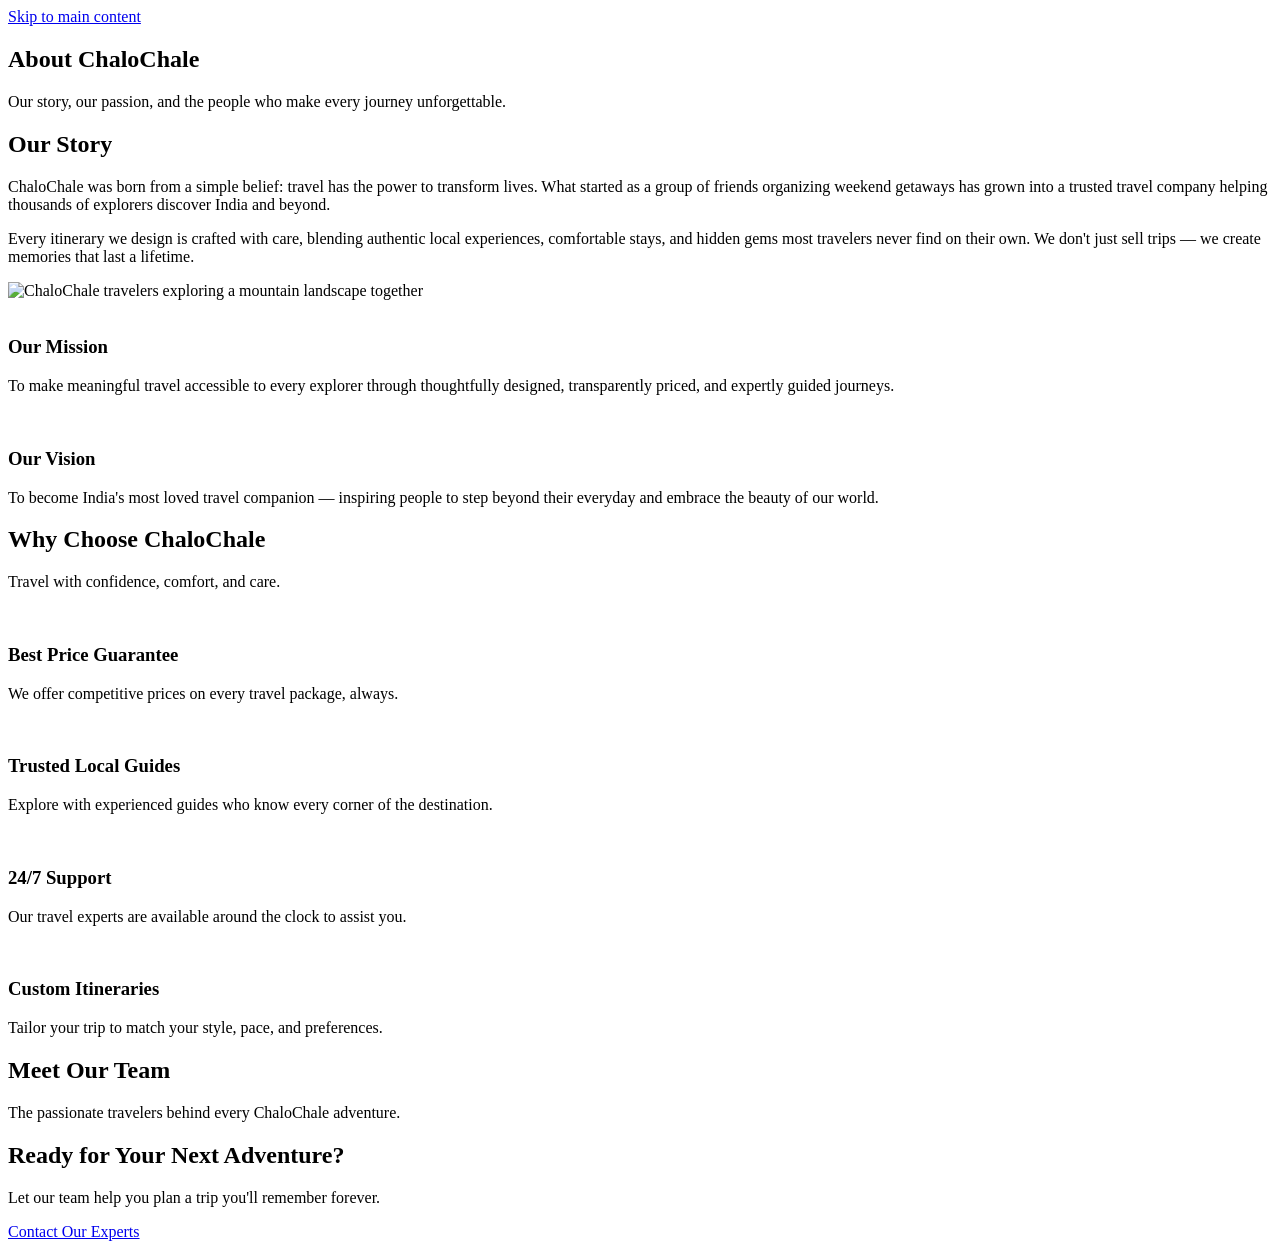
==== about.html @ 06f3f789 "Add files via upload" ====
<!DOCTYPE html>
<html lang="en">
<head>
    <meta charset="UTF-8">
    <meta name="viewport" content="width=device-width, initial-scale=1.0">
    <meta name="description" content="Learn about ChaloChale — our story, mission, vision, and the passionate team crafting unforgettable travel experiences across India and beyond.">
    <meta name="keywords" content="about ChaloChale, travel company, India tours, travel team, travel experts">
    <meta name="author" content="ChaloChale">
    <title>About Us - ChaloChale</title>

    <link rel="icon" type="image/png" href="assets/favicon/favicon.png">

    <link rel="stylesheet" href="css/style.css">
    <link rel="stylesheet" href="css/components.css">
    <link rel="stylesheet" href="css/responsive.css">
</head>
<body>

    <a href="#main-content" class="skip-link">Skip to main content</a>

    <header id="site-header" class="site-header">
    </header>

    <main id="main-content">

        <section id="about-hero" class="hero-section hero-page" aria-label="About hero">
            <div class="hero-content">
                <h1 class="hero-title">About ChaloChale</h1>
                <p class="hero-subtitle">Our story, our passion, and the people who make every journey unforgettable.</p>
            </div>
        </section>

        <section id="about-story" class="about-section" aria-labelledby="about-story-title">
            <div class="section-container about-story-container">
                <div class="about-story-content">
                    <h2 id="about-story-title">Our Story</h2>
                    <p>ChaloChale was born from a simple belief: travel has the power to transform lives. What started as a group of friends organizing weekend getaways has grown into a trusted travel company helping thousands of explorers discover India and beyond.</p>
                    <p>Every itinerary we design is crafted with care, blending authentic local experiences, comfortable stays, and hidden gems most travelers never find on their own. We don't just sell trips — we create memories that last a lifetime.</p>
                </div>
                <div class="about-story-image">
                    <img src="assets/images/backgrounds/about-story.jpg" alt="ChaloChale travelers exploring a mountain landscape together" loading="lazy">
                </div>
            </div>
        </section>

        <section id="about-mission" class="about-section about-mission-section" aria-labelledby="about-mission-title">
            <div class="section-container">
                <div class="features-grid about-values-grid">
                    <article class="feature-item">
                        <div class="feature-icon" aria-hidden="true">
                            <img src="assets/icons/mission.svg" alt="">
                        </div>
                        <h3 id="about-mission-title">Our Mission</h3>
                        <p>To make meaningful travel accessible to every explorer through thoughtfully designed, transparently priced, and expertly guided journeys.</p>
                    </article>
                    <article class="feature-item">
                        <div class="feature-icon" aria-hidden="true">
                            <img src="assets/icons/vision.svg" alt="">
                        </div>
                        <h3>Our Vision</h3>
                        <p>To become India's most loved travel companion — inspiring people to step beyond their everyday and embrace the beauty of our world.</p>
                    </article>
                </div>
            </div>
        </section>

        <section id="about-why" class="about-section" aria-labelledby="about-why-title">
            <div class="section-container">
                <header class="section-header">
                    <h2 id="about-why-title">Why Choose ChaloChale</h2>
                    <p>Travel with confidence, comfort, and care.</p>
                </header>
                <div class="features-grid">
                    <article class="feature-item">
                        <div class="feature-icon" aria-hidden="true">
                            <img src="assets/icons/best-price.svg" alt="">
                        </div>
                        <h3>Best Price Guarantee</h3>
                        <p>We offer competitive prices on every travel package, always.</p>
                    </article>
                    <article class="feature-item">
                        <div class="feature-icon" aria-hidden="true">
                            <img src="assets/icons/local-guide.svg" alt="">
                        </div>
                        <h3>Trusted Local Guides</h3>
                        <p>Explore with experienced guides who know every corner of the destination.</p>
                    </article>
                    <article class="feature-item">
                        <div class="feature-icon" aria-hidden="true">
                            <img src="assets/icons/support.svg" alt="">
                        </div>
                        <h3>24/7 Support</h3>
                        <p>Our travel experts are available around the clock to assist you.</p>
                    </article>
                    <article class="feature-item">
                        <div class="feature-icon" aria-hidden="true">
                            <img src="assets/icons/custom-trip.svg" alt="">
                        </div>
                        <h3>Custom Itineraries</h3>
                        <p>Tailor your trip to match your style, pace, and preferences.</p>
                    </article>
                </div>
            </div>
        </section>

        <section id="about-team" class="about-team-section" aria-labelledby="about-team-title">
            <div class="section-container">
                <header class="section-header">
                    <h2 id="about-team-title">Meet Our Team</h2>
                    <p>The passionate travelers behind every ChaloChale adventure.</p>
                </header>
                <div id="team-grid" class="team-grid">
                </div>
            </div>
        </section>

        <section id="about-cta" class="newsletter-section cta-section" aria-labelledby="about-cta-title">
            <div class="section-container newsletter-container">
                <div class="newsletter-content">
                    <h2 id="about-cta-title">Ready for Your Next Adventure?</h2>
                    <p>Let our team help you plan a trip you'll remember forever.</p>
                </div>
                <div class="newsletter-form">
                    <a href="contact.html" class="btn btn-primary">Contact Our Experts</a>
                </div>
            </div>
        </section>

    </main>

    <footer id="site-footer" class="site-footer">
    </footer>

    <script src="js/common.js" defer></script>
    <script src="js/main.js" defer></script>
    <script src="js/about.js" defer></script>

</body>
</html>
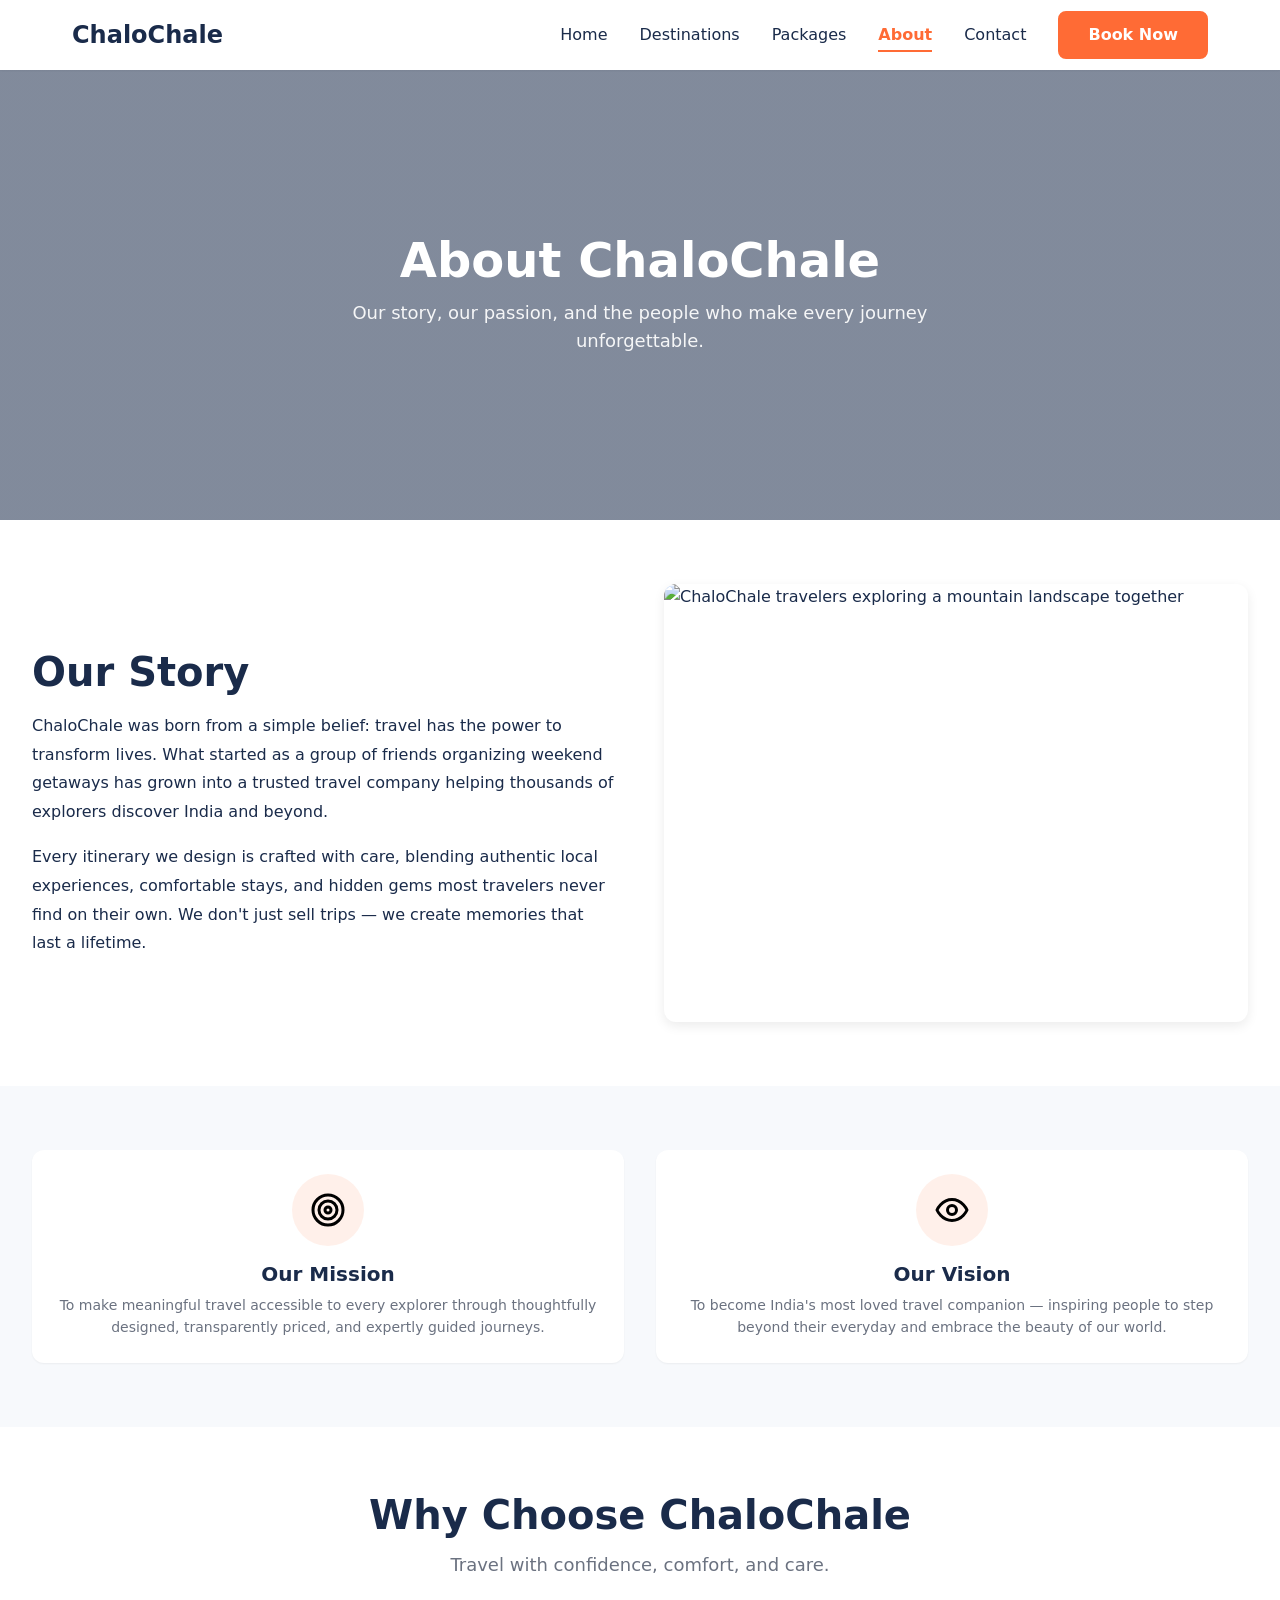
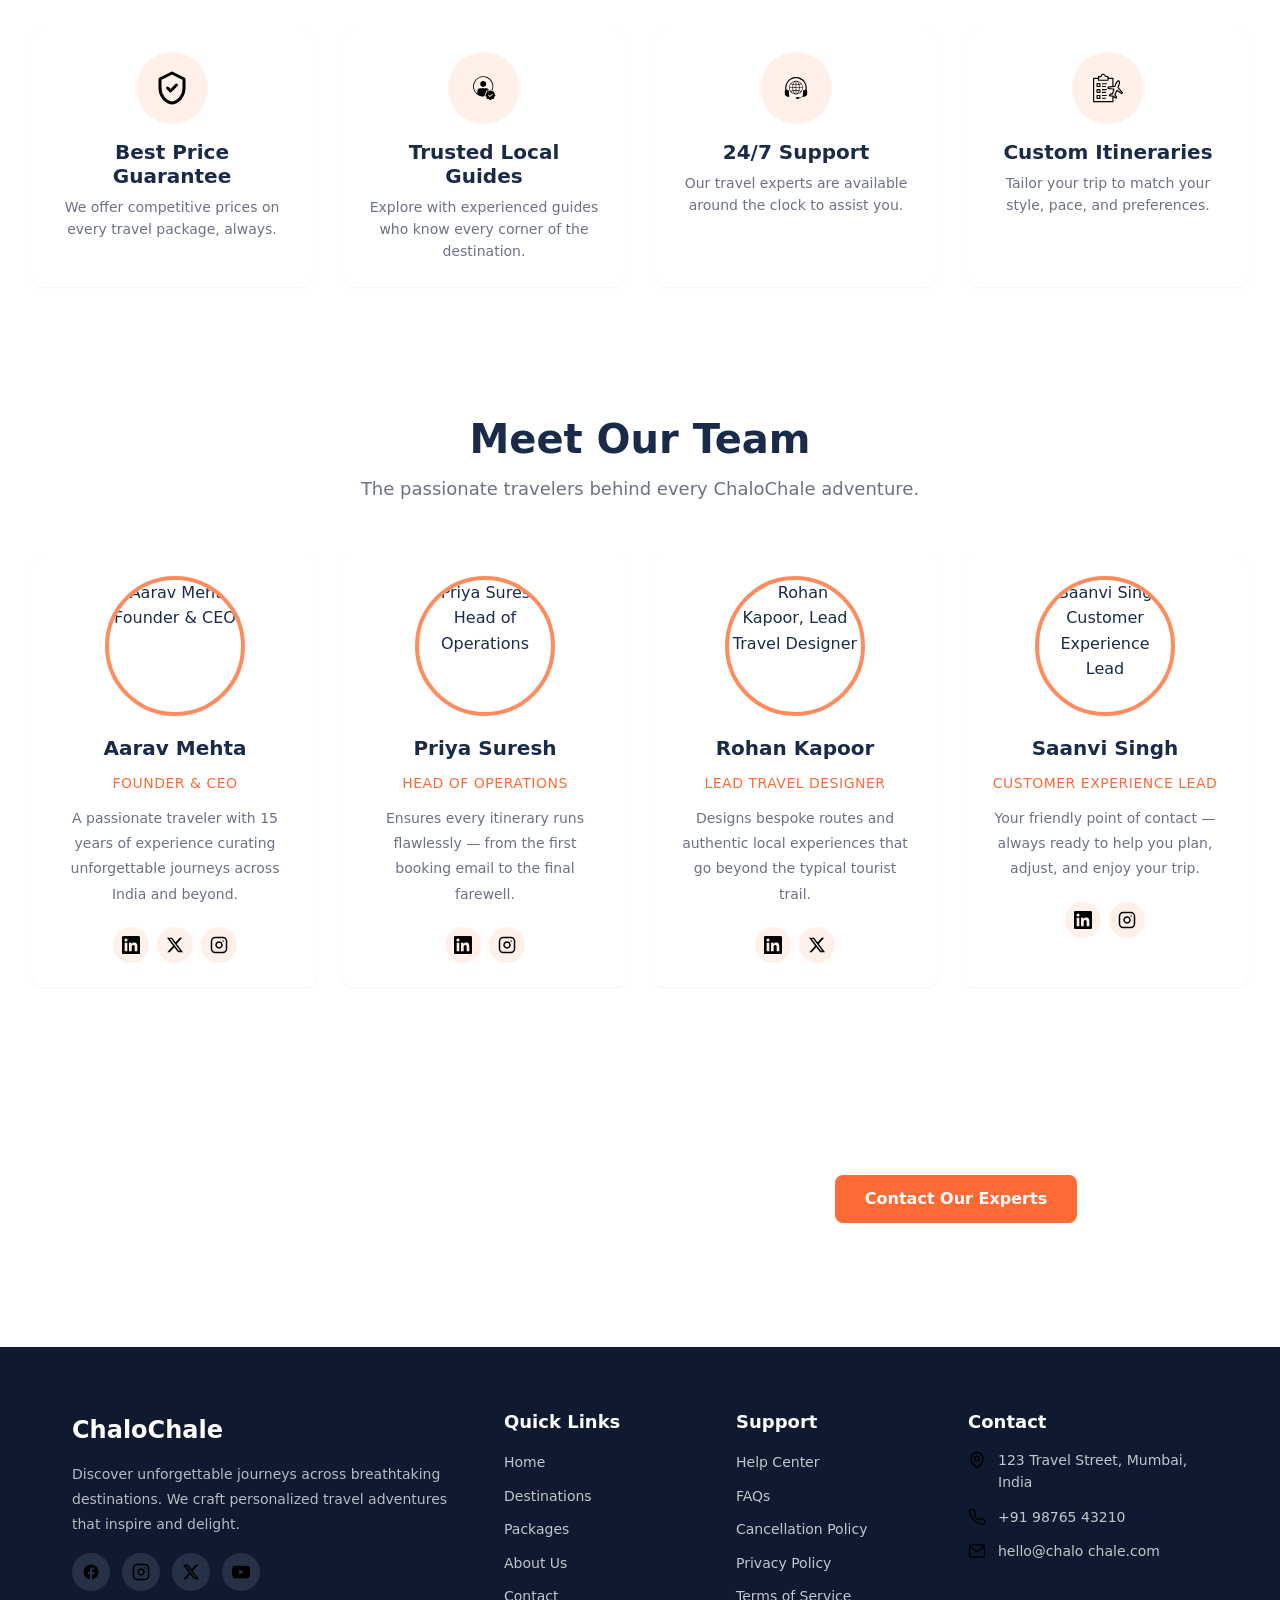
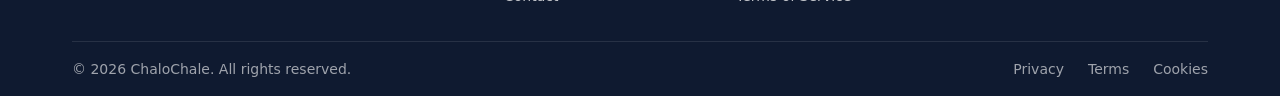
==== commit aefd83d7: "Add files via upload" ====
--- a/about.html
+++ b/about.html
@@ -8,7 +8,10 @@
     <meta name="author" content="ChaloChale">
     <title>About Us - ChaloChale</title>
 
-    <link rel="icon" type="image/png" href="assets/favicon/favicon.png">
+    <link rel="icon" type="image/x-icon" href="assets/favicon/favicon.ico">
+    <link rel="icon" type="image/png" sizes="32x32" href="assets/favicon/favicon-32.png">
+    <link rel="icon" type="image/png" sizes="16x16" href="assets/favicon/favicon-16.png">
+    <link rel="apple-touch-icon" sizes="180x180" href="assets/favicon/favicon-64.png">
 
     <link rel="stylesheet" href="css/style.css">
     <link rel="stylesheet" href="css/components.css">
--- a/css/style.css
+++ b/css/style.css
@@ -0,0 +1,392 @@
+/* =========================================================
+   ChaloChale - Global Stylesheet
+   Base, reset, custom properties, typography, utilities
+   ========================================================= */
+
+/* ---------- CSS Reset / Normalization ---------- */
+*,
+*::before,
+*::after {
+    box-sizing: border-box;
+    margin: 0;
+    padding: 0;
+}
+
+html {
+    -webkit-text-size-adjust: 100%;
+    -webkit-font-smoothing: antialiased;
+    -moz-osx-font-smoothing: grayscale;
+    scroll-behavior: smooth;
+}
+
+body {
+    min-height: 100vh;
+    line-height: 1.6;
+    font-family: var(--font-primary);
+    font-size: var(--font-size-base);
+    color: var(--color-text);
+    background-color: var(--color-bg);
+}
+
+img,
+picture,
+video,
+canvas,
+svg {
+    display: block;
+    max-width: 100%;
+    height: auto;
+}
+
+input,
+button,
+textarea,
+select {
+    font: inherit;
+    color: inherit;
+}
+
+button {
+    background: none;
+    border: none;
+    cursor: pointer;
+}
+
+ul,
+ol {
+    list-style: none;
+}
+
+a {
+    text-decoration: none;
+    color: inherit;
+}
+
+table {
+    border-collapse: collapse;
+    border-spacing: 0;
+}
+
+/* ---------- CSS Custom Properties ---------- */
+:root {
+    /* Brand Colors */
+    --color-primary: #ff6b35;
+    --color-primary-dark: #e85a2b;
+    --color-primary-light: #ff8c5e;
+
+    --color-secondary: #1a2b4a;
+    --color-secondary-dark: #0f1a30;
+    --color-secondary-light: #2a3f63;
+
+    --color-accent: #ffb347;
+
+    /* Neutrals */
+    --color-bg: #ffffff;
+    --color-bg-alt: #f7f9fc;
+    --color-bg-dark: #1a2b4a;
+    --color-surface: #ffffff;
+    --color-border: #e3e7ee;
+    --color-text: #1a2b4a;
+    --color-text-muted: #6b7280;
+    --color-text-light: #9ca3af;
+
+    /* Status */
+    --color-success: #10b981;
+    --color-error: #ef4444;
+    --color-warning: #f59e0b;
+
+    /* Typography */
+    --font-primary: 'Poppins', 'Segoe UI', system-ui, -apple-system, sans-serif;
+    --font-heading: 'Poppins', 'Segoe UI', system-ui, -apple-system, sans-serif;
+
+    --font-size-xs: 0.75rem;
+    --font-size-sm: 0.875rem;
+    --font-size-base: 1rem;
+    --font-size-md: 1.125rem;
+    --font-size-lg: 1.25rem;
+    --font-size-xl: 1.5rem;
+    --font-size-2xl: 2rem;
+    --font-size-3xl: 2.5rem;
+    --font-size-4xl: 3rem;
+
+    --font-weight-light: 300;
+    --font-weight-regular: 400;
+    --font-weight-medium: 500;
+    --font-weight-semibold: 600;
+    --font-weight-bold: 700;
+
+    --line-height-tight: 1.2;
+    --line-height-base: 1.6;
+    --line-height-relaxed: 1.8;
+
+    /* Spacing */
+    --space-1: 0.25rem;
+    --space-2: 0.5rem;
+    --space-3: 0.75rem;
+    --space-4: 1rem;
+    --space-5: 1.5rem;
+    --space-6: 2rem;
+    --space-7: 3rem;
+    --space-8: 4rem;
+    --space-9: 5rem;
+    --space-10: 6rem;
+
+    /* Radii */
+    --radius-sm: 4px;
+    --radius-md: 8px;
+    --radius-lg: 12px;
+    --radius-xl: 20px;
+    --radius-full: 9999px;
+
+    /* Shadows */
+    --shadow-sm: 0 1px 2px rgba(0, 0, 0, 0.05);
+    --shadow-md: 0 4px 12px rgba(0, 0, 0, 0.08);
+    --shadow-lg: 0 10px 25px rgba(0, 0, 0, 0.12);
+    --shadow-xl: 0 20px 40px rgba(0, 0, 0, 0.15);
+
+    /* Transitions */
+    --transition-fast: 150ms ease-in-out;
+    --transition-base: 250ms ease-in-out;
+    --transition-slow: 400ms ease-in-out;
+
+    /* Layout */
+    --container-max: 1200px;
+    --container-padding: 1.5rem;
+    --header-height: 70px;
+}
+
+/* ---------- Body ---------- */
+body {
+    overflow-x: hidden;
+}
+
+/* ---------- Typography ---------- */
+h1, h2, h3, h4, h5, h6 {
+    font-family: var(--font-heading);
+    font-weight: var(--font-weight-bold);
+    line-height: var(--line-height-tight);
+    color: var(--color-secondary);
+    margin-bottom: var(--space-4);
+}
+
+h1 { font-size: var(--font-size-4xl); }
+h2 { font-size: var(--font-size-3xl); }
+h3 { font-size: var(--font-size-2xl); }
+h4 { font-size: var(--font-size-xl); }
+h5 { font-size: var(--font-size-lg); }
+h6 { font-size: var(--font-size-md); }
+
+p {
+    margin-bottom: var(--space-4);
+    color: var(--color-text);
+}
+
+p:last-child {
+    margin-bottom: 0;
+}
+
+/* ---------- Links ---------- */
+a {
+    color: var(--color-primary);
+    transition: color var(--transition-fast);
+}
+
+a:hover,
+a:focus {
+    color: var(--color-primary-dark);
+}
+
+/* ---------- Images ---------- */
+img {
+    max-width: 100%;
+    height: auto;
+    display: block;
+}
+
+/* ---------- Global Containers ---------- */
+.section-container {
+    max-width: var(--container-max);
+    margin: 0 auto;
+    padding: 0 var(--container-padding);
+}
+
+.section-header {
+    text-align: center;
+    margin-bottom: var(--space-7);
+}
+
+.section-header.packages-listing-header {
+    margin-top: 65px;
+}
+
+.section-header h2 {
+    margin-bottom: var(--space-3);
+}
+
+.section-header p {
+    color: var(--color-text-muted);
+    font-size: var(--font-size-md);
+    max-width: 600px;
+    margin: 0 auto;
+}
+
+.section-footer {
+    text-align: center;
+    margin-top: var(--space-6);
+}
+
+/* ---------- Button Foundation ---------- */
+.btn {
+    display: inline-block;
+    padding: 0.75rem 1.75rem;
+    font-family: var(--font-primary);
+    font-size: var(--font-size-base);
+    font-weight: var(--font-weight-semibold);
+    text-align: center;
+    text-decoration: none;
+    border-radius: var(--radius-md);
+    border: 2px solid transparent;
+    cursor: pointer;
+    transition: all var(--transition-base);
+    line-height: 1.2;
+    user-select: none;
+}
+
+.btn-primary {
+    background-color: var(--color-primary);
+    color: #ffffff;
+    border-color: var(--color-primary);
+}
+
+.btn-primary:hover,
+.btn-primary:focus-visible {
+    background-color: var(--color-primary-dark);
+    border-color: var(--color-primary-dark);
+    color: #ffffff;
+    transform: translateY(-2px);
+    box-shadow: var(--shadow-md);
+}
+
+.btn-secondary {
+    background-color: transparent;
+    color: #ffffff;
+    border-color: #ffffff;
+}
+
+.btn-secondary:hover,
+.btn-secondary:focus-visible {
+    background-color: #ffffff;
+    color: var(--color-secondary);
+}
+
+.btn-outline {
+    background-color: transparent;
+    color: var(--color-primary);
+    border-color: var(--color-primary);
+}
+
+.btn-outline:hover,
+.btn-outline:focus-visible {
+    background-color: var(--color-primary);
+    color: #ffffff;
+}
+
+/* ---------- Focus States ---------- */
+:focus {
+    outline: none;
+}
+
+:focus-visible {
+    outline: 3px solid var(--color-primary);
+    outline-offset: 2px;
+    border-radius: var(--radius-sm);
+}
+
+a:focus-visible,
+button:focus-visible,
+input:focus-visible,
+select:focus-visible,
+textarea:focus-visible {
+    outline: 3px solid var(--color-primary);
+    outline-offset: 2px;
+}
+
+/* ---------- Accessibility ---------- */
+.skip-link {
+    position: absolute;
+    top: -100px;
+    left: 0;
+    background: var(--color-primary);
+    color: #ffffff;
+    padding: var(--space-3) var(--space-5);
+    z-index: 9999;
+    font-weight: var(--font-weight-semibold);
+    border-radius: 0 0 var(--radius-md) 0;
+}
+
+.skip-link:focus,
+.skip-link:focus-visible {
+    top: 0;
+    color: #ffffff;
+    outline: none;
+}
+
+.sr-only {
+    position: absolute;
+    width: 1px;
+    height: 1px;
+    padding: 0;
+    margin: -1px;
+    overflow: hidden;
+    clip: rect(0, 0, 0, 0);
+    white-space: nowrap;
+    border: 0;
+}
+
+/* ---------- Form Foundation ---------- */
+.form-field {
+    display: flex;
+    flex-direction: column;
+    gap: var(--space-2);
+}
+
+.form-field label {
+    font-size: var(--font-size-sm);
+    font-weight: var(--font-weight-semibold);
+    color: var(--color-secondary);
+}
+
+.form-field input,
+.form-field select,
+.form-field textarea {
+    padding: 0.75rem 1rem;
+    border: 1px solid var(--color-border);
+    border-radius: var(--radius-md);
+    background-color: var(--color-surface);
+    color: var(--color-text);
+    font-size: var(--font-size-base);
+    transition: border-color var(--transition-fast), box-shadow var(--transition-fast);
+    width: 100%;
+}
+
+.form-field input:focus,
+.form-field select:focus,
+.form-field textarea:focus {
+    border-color: var(--color-primary);
+    box-shadow: 0 0 0 3px rgba(255, 107, 53, 0.15);
+}
+
+/* ---------- Spacing Utilities ---------- */
+.mt-1 { margin-top: var(--space-1); }
+.mt-2 { margin-top: var(--space-2); }
+.mt-3 { margin-top: var(--space-3); }
+.mt-4 { margin-top: var(--space-4); }
+.mt-5 { margin-top: var(--space-5); }
+.mt-6 { margin-top: var(--space-6); }
+
+.mb-1 { margin-bottom: var(--space-1); }
+.mb-2 { margin-bottom: var(--space-2); }
+.mb-3 { margin-bottom: var(--space-3); }
+.mb-4 { margin-bottom: var(--space-4); }
+.mb-5 { margin-bottom: var(--space-5); }
+.mb-6 { margin-bottom: var(--space-6); }
--- a/css/components.css
+++ b/css/components.css
@@ -0,0 +1,1323 @@
+/* =========================================================
+   ChaloChale - Component Stylesheet
+   Reusable component styles shared across all pages
+   ========================================================= */
+
+/* ---------- Navigation Bar ---------- */
+.site-header {
+    position: sticky;
+    top: 0;
+    left: 0;
+    width: 100%;
+    z-index: 1000;
+    background-color: rgba(255, 255, 255, 0.95);
+    backdrop-filter: blur(10px);
+    -webkit-backdrop-filter: blur(10px);
+    box-shadow: var(--shadow-sm);
+    height: var(--header-height);
+}
+
+.navbar {
+    max-width: var(--container-max);
+    margin: 0 auto;
+    padding: 0 var(--container-padding);
+    height: 100%;
+    display: flex;
+    align-items: center;
+    justify-content: space-between;
+}
+
+.navbar-logo {
+    display: flex;
+    align-items: center;
+    gap: var(--space-2);
+    font-family: var(--font-heading);
+    font-size: var(--font-size-xl);
+    font-weight: var(--font-weight-bold);
+    color: var(--color-secondary);
+}
+
+.navbar-logo img {
+    height: 40px;
+    width: auto;
+}
+
+.navbar-menu {
+    display: flex;
+    align-items: center;
+    gap: var(--space-6);
+}
+
+.navbar-links {
+    display: flex;
+    align-items: center;
+    gap: var(--space-5);
+}
+
+.navbar-link {
+    position: relative;
+    font-size: var(--font-size-base);
+    font-weight: var(--font-weight-medium);
+    color: var(--color-text);
+    padding: var(--space-2) 0;
+    transition: color var(--transition-fast);
+}
+
+.navbar-link::after {
+    content: "";
+    position: absolute;
+    bottom: 0;
+    left: 0;
+    width: 0;
+    height: 2px;
+    background-color: var(--color-primary);
+    transition: width var(--transition-base);
+}
+
+.navbar-link:hover,
+.navbar-link:focus-visible {
+    color: var(--color-primary);
+}
+
+.navbar-link:hover::after,
+.navbar-link:focus-visible::after,
+.navbar-link.active::after {
+    width: 100%;
+}
+
+.navbar-link.active {
+    color: var(--color-primary);
+    font-weight: var(--font-weight-semibold);
+}
+
+.navbar-actions {
+    display: flex;
+    align-items: center;
+    gap: var(--space-3);
+}
+
+.navbar-toggle {
+    display: none;
+    flex-direction: column;
+    gap: 5px;
+    padding: var(--space-2);
+}
+
+.navbar-toggle span {
+    display: block;
+    width: 24px;
+    height: 2px;
+    background-color: var(--color-secondary);
+    border-radius: 2px;
+    transition: transform var(--transition-base), opacity var(--transition-base);
+}
+
+.navbar-toggle.open span:nth-child(1) {
+    transform: translateY(7px) rotate(45deg);
+}
+
+.navbar-toggle.open span:nth-child(2) {
+    opacity: 0;
+}
+
+.navbar-toggle.open span:nth-child(3) {
+    transform: translateY(-7px) rotate(-45deg);
+}
+
+/* ---------- Hero Section ---------- */
+.hero-section {
+    position: relative;
+    min-height: 90vh;
+    background-image: linear-gradient(rgba(26, 43, 74, 0.45), rgba(26, 43, 74, 0.45)),
+        url("../assets/images/hero/hero-main.jpg");
+    background-size: cover;
+    background-position: center;
+    background-repeat: no-repeat;
+    display: flex;
+    align-items: center;
+    justify-content: center;
+    padding: var(--space-7) var(--container-padding);
+}
+
+.hero-content {
+    max-width: 800px;
+    text-align: center;
+    color: #ffffff;
+}
+
+.hero-title {
+    font-size: var(--font-size-4xl);
+    font-weight: var(--font-weight-bold);
+    color: #ffffff;
+    margin-bottom: var(--space-4);
+    line-height: 1.1;
+}
+
+.hero-subtitle {
+    font-size: var(--font-size-md);
+    color: rgba(255, 255, 255, 0.92);
+    margin-bottom: var(--space-6);
+    max-width: 600px;
+    margin-left: auto;
+    margin-right: auto;
+}
+
+.hero-actions {
+    display: flex;
+    gap: var(--space-4);
+    justify-content: center;
+    flex-wrap: wrap;
+}
+
+/* ---------- Hero Search ---------- */
+.hero-search-section {
+    position: relative;
+    margin-top: -60px;
+    padding: 0 var(--container-padding);
+    z-index: 10;
+}
+
+.hero-search-container {
+    max-width: var(--container-max);
+    margin: 0 auto;
+    background-color: var(--color-surface);
+    border-radius: var(--radius-lg);
+    box-shadow: var(--shadow-lg);
+    padding: var(--space-5);
+}
+
+.search-form {
+    display: grid;
+    grid-template-columns: 2fr 1fr 1fr auto;
+    gap: var(--space-4);
+    align-items: end;
+}
+
+.search-form .form-field {
+    min-width: 0;
+}
+
+.search-submit {
+    height: 48px;
+    padding: 0 2rem;
+}
+
+/* ---------- Generic Cards ---------- */
+.card {
+    background-color: var(--color-surface);
+    border-radius: var(--radius-lg);
+    overflow: hidden;
+    box-shadow: var(--shadow-sm);
+    transition: transform var(--transition-base), box-shadow var(--transition-base);
+    display: flex;
+    flex-direction: column;
+}
+
+.card:hover,
+.card:focus-within {
+    transform: translateY(-6px);
+    box-shadow: var(--shadow-lg);
+}
+
+.card-image {
+    position: relative;
+    width: 100%;
+    aspect-ratio: 4 / 3;
+    overflow: hidden;
+}
+
+.card-image img {
+    width: 100%;
+    height: 100%;
+    object-fit: cover;
+    transition: transform var(--transition-slow);
+}
+
+.card:hover .card-image img,
+.card:focus-within .card-image img {
+    transform: scale(1.08);
+}
+
+.card-badge {
+    position: absolute;
+    top: var(--space-3);
+    left: var(--space-3);
+    background-color: var(--color-primary);
+    color: #ffffff;
+    padding: var(--space-1) var(--space-3);
+    border-radius: var(--radius-full);
+    font-size: var(--font-size-xs);
+    font-weight: var(--font-weight-semibold);
+    letter-spacing: 0.5px;
+    text-transform: uppercase;
+}
+
+.card-body {
+    padding: var(--space-5);
+    display: flex;
+    flex-direction: column;
+    flex: 1;
+    gap: var(--space-3);
+}
+
+.card-title {
+    font-size: var(--font-size-lg);
+    font-weight: var(--font-weight-semibold);
+    color: var(--color-secondary);
+    margin: 0;
+}
+
+.card-location {
+    display: flex;
+    align-items: center;
+    gap: var(--space-2);
+    font-size: var(--font-size-sm);
+    color: var(--color-text-muted);
+}
+
+.card-description {
+    color: var(--color-text-muted);
+    font-size: var(--font-size-sm);
+    line-height: var(--line-height-base);
+    flex: 1;
+}
+
+.card-meta {
+    display: flex;
+    align-items: center;
+    justify-content: space-between;
+    margin-top: auto;
+    padding-top: var(--space-3);
+    border-top: 1px solid var(--color-border);
+}
+
+.card-price {
+    display: flex;
+    flex-direction: column;
+}
+
+.card-price-label {
+    font-size: var(--font-size-xs);
+    color: var(--color-text-muted);
+    text-transform: uppercase;
+    letter-spacing: 0.5px;
+}
+
+.card-price-value {
+    font-size: var(--font-size-xl);
+    font-weight: var(--font-weight-bold);
+    color: var(--color-primary);
+}
+
+.card-rating {
+    display: flex;
+    align-items: center;
+    gap: var(--space-1);
+    color: var(--color-accent);
+    font-weight: var(--font-weight-semibold);
+}
+
+.card-footer {
+    padding: 0 var(--space-5) var(--space-5);
+}
+
+.card-link {
+    display: inline-flex;
+    align-items: center;
+    gap: var(--space-2);
+    color: var(--color-primary);
+    font-weight: var(--font-weight-semibold);
+    transition: gap var(--transition-base);
+}
+
+.card-link:hover,
+.card-link:focus-visible {
+    gap: var(--space-3);
+    color: var(--color-primary-dark);
+}
+
+/* When card-link is used together with btn-primary (Explore Packages CTA),
+   force white text + orange background so .card-link color doesn't bleed through. */
+a.card-link.btn-primary,
+a.card-link.btn-primary:hover,
+a.card-link.btn-primary:focus-visible {
+    color: #ffffff;
+    background-color: var(--color-primary);
+    border-color: var(--color-primary);
+}
+
+a.card-link.btn-primary:hover,
+a.card-link.btn-primary:focus-visible {
+    background-color: var(--color-primary-dark);
+    border-color: var(--color-primary-dark);
+    color: #ffffff;
+    transform: translateY(-2px);
+    box-shadow: var(--shadow-md);
+}
+
+/* ---------- Grids ---------- */
+.destinations-grid,
+.packages-grid {
+    display: grid;
+    grid-template-columns: repeat(3, 1fr);
+    gap: var(--space-6);
+}
+
+/* ---------- Features / Why Choose ---------- */
+.features-grid {
+    display: grid;
+    grid-template-columns: repeat(4, 1fr);
+    gap: var(--space-6);
+}
+
+.feature-item {
+    text-align: center;
+    padding: var(--space-5);
+    background-color: var(--color-surface);
+    border-radius: var(--radius-lg);
+    box-shadow: var(--shadow-sm);
+    transition: transform var(--transition-base), box-shadow var(--transition-base);
+}
+
+.feature-item:hover {
+    transform: translateY(-4px);
+    box-shadow: var(--shadow-md);
+}
+
+.feature-icon {
+    width: 72px;
+    height: 72px;
+    margin: 0 auto var(--space-4);
+    display: flex;
+    align-items: center;
+    justify-content: center;
+    background-color: rgba(255, 107, 53, 0.1);
+    border-radius: var(--radius-full);
+}
+
+.feature-icon img {
+    width: 36px;
+    height: 36px;
+    object-fit: contain;
+}
+
+.feature-item h3 {
+    font-size: var(--font-size-lg);
+    margin-bottom: var(--space-2);
+}
+
+.feature-item p {
+    font-size: var(--font-size-sm);
+    color: var(--color-text-muted);
+    margin: 0;
+}
+
+/* ---------- Testimonials ---------- */
+.testimonials-carousel {
+    position: relative;
+    overflow: hidden;
+    min-height: 320px;
+}
+
+.testimonials-track {
+    display: flex;
+    transition: transform var(--transition-slow);
+    gap: var(--space-5);
+}
+
+.testimonial-card {
+    flex: 0 0 calc((100% - 2 * var(--space-5)) / 3);
+    background-color: var(--color-surface);
+    border-radius: var(--radius-lg);
+    padding: var(--space-6);
+    box-shadow: var(--shadow-sm);
+    display: flex;
+    flex-direction: column;
+    gap: var(--space-4);
+    border: 1px solid var(--color-border);
+}
+
+.testimonial-rating {
+    display: flex;
+    gap: var(--space-1);
+    color: var(--color-accent);
+    font-size: var(--font-size-md);
+}
+
+.testimonial-quote {
+    font-size: var(--font-size-base);
+    color: var(--color-text);
+    font-style: italic;
+    line-height: var(--line-height-relaxed);
+    flex: 1;
+    position: relative;
+    padding-left: var(--space-4);
+    border-left: 3px solid var(--color-primary);
+}
+
+.testimonial-author {
+    display: flex;
+    align-items: center;
+    gap: var(--space-3);
+}
+
+.testimonial-photo {
+    width: 56px;
+    height: 56px;
+    border-radius: var(--radius-full);
+    object-fit: cover;
+    border: 2px solid var(--color-primary);
+}
+
+.testimonial-info h4 {
+    font-size: var(--font-size-base);
+    font-weight: var(--font-weight-semibold);
+    margin: 0;
+    color: var(--color-secondary);
+}
+
+.testimonial-info p {
+    font-size: var(--font-size-sm);
+    color: var(--color-text-muted);
+    margin: 0;
+}
+
+.carousel-controls {
+    display: flex;
+    justify-content: center;
+    align-items: center;
+    gap: var(--space-4);
+    margin-top: var(--space-6);
+}
+
+.carousel-btn {
+    width: 44px;
+    height: 44px;
+    border-radius: var(--radius-full);
+    background-color: var(--color-surface);
+    color: var(--color-primary);
+    border: 2px solid var(--color-primary);
+    display: flex;
+    align-items: center;
+    justify-content: center;
+    transition: all var(--transition-base);
+}
+
+.carousel-btn:hover,
+.carousel-btn:focus-visible {
+    background-color: var(--color-primary);
+    color: #ffffff;
+}
+
+.carousel-btn:disabled {
+    opacity: 0.4;
+    cursor: not-allowed;
+}
+
+.carousel-dots {
+    display: flex;
+    gap: var(--space-2);
+}
+
+.carousel-dot {
+    width: 10px;
+    height: 10px;
+    border-radius: var(--radius-full);
+    background-color: var(--color-border);
+    border: none;
+    cursor: pointer;
+    transition: background-color var(--transition-base), transform var(--transition-base);
+}
+
+.carousel-dot.active {
+    background-color: var(--color-primary);
+    transform: scale(1.2);
+}
+
+/* ---------- Newsletter ---------- */
+.newsletter-section {
+    position: relative;
+    background-image: linear-gradient(135deg, rgba(26, 43, 74, 0.92), rgba(15, 26, 48, 0.92)),
+        url("../assets/images/backgrounds/newsletter-bg.jpg");
+    background-size: cover;
+    background-position: center;
+    background-attachment: fixed;
+    color: #ffffff;
+    padding: var(--space-9) 0;
+}
+
+.newsletter-container {
+    display: grid;
+    grid-template-columns: 1fr 1fr;
+    gap: var(--space-7);
+    align-items: center;
+}
+
+.newsletter-content h2 {
+    color: #ffffff;
+    margin-bottom: var(--space-3);
+}
+
+.newsletter-content p {
+    color: rgba(255, 255, 255, 0.85);
+    font-size: var(--font-size-md);
+    margin: 0;
+}
+
+.newsletter-form {
+    display: flex;
+    flex-direction: column;
+    gap: var(--space-3);
+}
+
+.newsletter-form .form-field {
+    flex-direction: row;
+    align-items: stretch;
+    gap: var(--space-3);
+}
+
+.newsletter-form input {
+    flex: 1;
+    background-color: rgba(255, 255, 255, 0.1);
+    color: #ffffff;
+    border: 1px solid rgba(255, 255, 255, 0.3);
+    padding: 0.9rem 1.25rem;
+}
+
+.newsletter-form input::placeholder {
+    color: rgba(255, 255, 255, 0.7);
+}
+
+.newsletter-form input:focus {
+    background-color: rgba(255, 255, 255, 0.15);
+    border-color: var(--color-primary);
+    box-shadow: 0 0 0 3px rgba(255, 107, 53, 0.25);
+}
+
+.newsletter-form .btn {
+    white-space: nowrap;
+}
+
+.newsletter-message {
+    margin: 0;
+    padding: var(--space-3);
+    border-radius: var(--radius-md);
+    font-size: var(--font-size-sm);
+    min-height: 1.5em;
+}
+
+.newsletter-message.success {
+    background-color: rgba(16, 185, 129, 0.15);
+    color: #6ee7b7;
+}
+
+.newsletter-message.error {
+    background-color: rgba(239, 68, 68, 0.15);
+    color: #fca5a5;
+}
+
+/* ---------- Footer ---------- */
+.site-footer {
+    background-color: var(--color-secondary-dark);
+    color: rgba(255, 255, 255, 0.85);
+    padding: var(--space-8) 0 var(--space-4);
+}
+
+.footer-container {
+    max-width: var(--container-max);
+    margin: 0 auto;
+    padding: 0 var(--container-padding);
+}
+
+.footer-grid {
+    display: grid;
+    grid-template-columns: 2fr 1fr 1fr 1.2fr;
+    gap: var(--space-6);
+    margin-bottom: var(--space-6);
+}
+
+.footer-column h4 {
+    color: #ffffff;
+    font-size: var(--font-size-md);
+    margin-bottom: var(--space-4);
+    font-weight: var(--font-weight-semibold);
+}
+
+.footer-logo {
+    font-family: var(--font-heading);
+    font-size: var(--font-size-xl);
+    font-weight: var(--font-weight-bold);
+    color: #ffffff;
+    display: flex;
+    align-items: center;
+    gap: var(--space-2);
+    margin-bottom: var(--space-3);
+}
+
+.footer-logo img {
+    height: 36px;
+}
+
+.footer-about p {
+    font-size: var(--font-size-sm);
+    color: rgba(255, 255, 255, 0.7);
+    line-height: var(--line-height-relaxed);
+}
+
+.footer-links {
+    display: flex;
+    flex-direction: column;
+    gap: var(--space-2);
+}
+
+.footer-links a {
+    color: rgba(255, 255, 255, 0.75);
+    font-size: var(--font-size-sm);
+    transition: color var(--transition-fast), padding-left var(--transition-fast);
+}
+
+.footer-links a:hover,
+.footer-links a:focus-visible {
+    color: var(--color-primary);
+    padding-left: var(--space-2);
+}
+
+.footer-contact {
+    display: flex;
+    flex-direction: column;
+    gap: var(--space-3);
+}
+
+.footer-contact-item {
+    display: flex;
+    align-items: flex-start;
+    gap: var(--space-3);
+    font-size: var(--font-size-sm);
+    color: rgba(255, 255, 255, 0.75);
+}
+
+.footer-contact-item img,
+.footer-contact-item svg {
+    width: 18px;
+    height: 18px;
+    flex-shrink: 0;
+    margin-top: 2px;
+}
+
+.footer-social {
+    display: flex;
+    gap: var(--space-3);
+    margin-top: var(--space-4);
+}
+
+.footer-social a {
+    width: 38px;
+    height: 38px;
+    border-radius: var(--radius-full);
+    background-color: rgba(255, 255, 255, 0.1);
+    display: flex;
+    align-items: center;
+    justify-content: center;
+    transition: all var(--transition-base);
+}
+
+.footer-social a:hover,
+.footer-social a:focus-visible {
+    background-color: var(--color-primary);
+    transform: translateY(-3px);
+}
+
+.footer-social img,
+.footer-social svg {
+    width: 18px;
+    height: 18px;
+}
+
+.footer-bottom {
+    border-top: 1px solid rgba(255, 255, 255, 0.1);
+    padding-top: var(--space-4);
+    display: flex;
+    justify-content: space-between;
+    align-items: center;
+    flex-wrap: wrap;
+    gap: var(--space-3);
+    font-size: var(--font-size-sm);
+    color: rgba(255, 255, 255, 0.6);
+}
+
+.footer-bottom-links {
+    display: flex;
+    gap: var(--space-5);
+}
+
+.footer-bottom-links a {
+    color: rgba(255, 255, 255, 0.6);
+}
+
+.footer-bottom-links a:hover,
+.footer-bottom-links a:focus-visible {
+    color: var(--color-primary);
+}
+
+/* ---------- Loading / Empty / Error States ---------- */
+.loading,
+.empty-state,
+.error-state {
+    text-align: center;
+    padding: var(--space-7) var(--space-5);
+    color: var(--color-text-muted);
+    font-size: var(--font-size-md);
+}
+
+.loading::before {
+    content: "";
+    display: block;
+    width: 36px;
+    height: 36px;
+    margin: 0 auto var(--space-4);
+    border: 3px solid var(--color-border);
+    border-top-color: var(--color-primary);
+    border-radius: var(--radius-full);
+    animation: spin 0.8s linear infinite;
+}
+
+@keyframes spin {
+    to { transform: rotate(360deg); }
+}
+
+.error-state {
+    color: var(--color-error);
+}
+
+/* =========================================================
+   Destinations Page - New Components
+   ========================================================= */
+
+/* ---------- Page Hero Variant ---------- */
+.hero-section.hero-page {
+    min-height: 50vh;
+    background-image: linear-gradient(rgba(26, 43, 74, 0.6), rgba(26, 43, 74, 0.6)),
+        url("../assets/images/hero/destinations-hero.jpg");
+}
+
+/* Per-page hero overrides (each page uses its own image) */
+#packages-hero {
+    background-image: linear-gradient(rgba(26, 43, 74, 0.55), rgba(26, 43, 74, 0.55)),
+        url("../assets/images/hero/packages-hero.jpg");
+}
+
+#about-hero {
+    background-image: linear-gradient(rgba(26, 43, 74, 0.55), rgba(26, 43, 74, 0.55)),
+        url("../assets/images/hero/about-hero.jpg");
+}
+
+#contact-hero {
+    background-image: linear-gradient(rgba(26, 43, 74, 0.55), rgba(26, 43, 74, 0.55)),
+        url("../assets/images/hero/contact-hero.jpg");
+}
+
+.hero-section.hero-page .hero-title {
+    font-size: var(--font-size-3xl);
+    margin-bottom: var(--space-3);
+}
+
+.hero-section.hero-page .hero-subtitle {
+    font-size: var(--font-size-md);
+    margin-bottom: 0;
+}
+
+/* ---------- Destinations Listing Section ---------- */
+.destinations-listing-section {
+    padding: var(--space-8) 0;
+    background-color: var(--color-bg-alt);
+}
+
+/* ---------- Filter Bar ---------- */
+.filter-bar {
+    display: flex;
+    flex-wrap: wrap;
+    align-items: flex-end;
+    gap: var(--space-5);
+    padding: var(--space-5);
+    background-color: var(--color-surface);
+    border-radius: var(--radius-lg);
+    box-shadow: var(--shadow-sm);
+    margin-bottom: var(--space-6);
+}
+
+.filter-group {
+    display: flex;
+    flex-direction: column;
+    gap: var(--space-2);
+    min-width: 160px;
+}
+
+.filter-group-actions {
+    margin-left: auto;
+    align-self: flex-end;
+}
+
+.filter-label {
+    font-size: var(--font-size-sm);
+    font-weight: var(--font-weight-semibold);
+    color: var(--color-secondary);
+    letter-spacing: 0.3px;
+}
+
+.filter-chips {
+    display: flex;
+    flex-wrap: wrap;
+    gap: var(--space-2);
+}
+
+.filter-chip {
+    padding: 0.5rem 1.1rem;
+    font-size: var(--font-size-sm);
+    font-weight: var(--font-weight-medium);
+    color: var(--color-text);
+    background-color: var(--color-bg-alt);
+    border: 1px solid var(--color-border);
+    border-radius: var(--radius-full);
+    cursor: pointer;
+    transition: all var(--transition-base);
+    line-height: 1.2;
+}
+
+.filter-chip:hover,
+.filter-chip:focus-visible {
+    border-color: var(--color-primary);
+    color: var(--color-primary);
+    background-color: rgba(255, 107, 53, 0.08);
+}
+
+.filter-chip.active {
+    background-color: var(--color-primary);
+    color: #ffffff;
+    border-color: var(--color-primary);
+    box-shadow: 0 4px 10px rgba(255, 107, 53, 0.25);
+}
+
+.filter-chip.active:hover,
+.filter-chip.active:focus-visible {
+    background-color: var(--color-primary-dark);
+    border-color: var(--color-primary-dark);
+    color: #ffffff;
+}
+
+.filter-select {
+    padding: 0.55rem 2.25rem 0.55rem 1rem;
+    font-size: var(--font-size-sm);
+    color: var(--color-text);
+    background-color: var(--color-bg-alt);
+    border: 1px solid var(--color-border);
+    border-radius: var(--radius-md);
+    cursor: pointer;
+    appearance: none;
+    -webkit-appearance: none;
+    background-image: url("data:image/svg+xml;charset=UTF-8,%3csvg xmlns='http://www.w3.org/2000/svg' viewBox='0 0 24 24' fill='none' stroke='%231a2b4a' stroke-width='2'%3e%3cpolyline points='6 9 12 15 18 9'/%3e%3c/svg%3e");
+    background-repeat: no-repeat;
+    background-position: right 0.75rem center;
+    background-size: 16px;
+    transition: border-color var(--transition-fast), box-shadow var(--transition-fast);
+    min-width: 160px;
+}
+
+.filter-select:focus {
+    border-color: var(--color-primary);
+    box-shadow: 0 0 0 3px rgba(255, 107, 53, 0.15);
+    outline: none;
+}
+
+.filter-clear-btn {
+    white-space: nowrap;
+}
+
+/* ---------- Results Count ---------- */
+.results-count {
+    margin-bottom: var(--space-5);
+    font-size: var(--font-size-sm);
+    color: var(--color-text-muted);
+    font-weight: var(--font-weight-medium);
+}
+
+/* ---------- Empty State ---------- */
+.empty-state[hidden] {
+    display: none;
+}
+
+.empty-state-content {
+    max-width: 480px;
+    margin: 0 auto;
+    padding: var(--space-7) var(--space-5);
+    background-color: var(--color-surface);
+    border-radius: var(--radius-lg);
+    border: 1px dashed var(--color-border);
+}
+
+.empty-state-content h3 {
+    font-size: var(--font-size-xl);
+    margin-bottom: var(--space-3);
+    color: var(--color-secondary);
+}
+
+.empty-state-content p {
+    color: var(--color-text-muted);
+    margin-bottom: var(--space-5);
+}
+
+.empty-state-icon {
+    width: 64px;
+    height: 64px;
+    margin: 0 auto var(--space-4);
+    display: flex;
+    align-items: center;
+    justify-content: center;
+    background-color: rgba(255, 107, 53, 0.1);
+    border-radius: var(--radius-full);
+    color: var(--color-primary);
+}
+
+.empty-state-icon img,
+.empty-state-icon svg {
+    width: 32px;
+    height: 32px;
+}
+
+/* ---------- CTA Section (Destinations) ---------- */
+.cta-section .newsletter-form {
+    justify-content: flex-end;
+    align-items: center;
+}
+
+.cta-section .newsletter-form .btn {
+    min-width: 220px;
+}
+
+/* =========================================================
+   About Page - Team Section
+   ========================================================= */
+
+.about-section {
+    padding: var(--space-8) 0;
+    background-color: var(--color-bg);
+}
+
+.about-story-container {
+    display: grid;
+    grid-template-columns: 1fr 1fr;
+    gap: var(--space-7);
+    align-items: center;
+}
+
+.about-story-content h2 {
+    margin-bottom: var(--space-4);
+}
+
+.about-story-content p {
+    color: var(--color-text);
+    line-height: var(--line-height-relaxed);
+}
+
+.about-story-image img {
+    width: 100%;
+    height: auto;
+    border-radius: var(--radius-lg);
+    box-shadow: var(--shadow-md);
+    object-fit: cover;
+    aspect-ratio: 4 / 3;
+}
+
+.about-mission-section {
+    background-color: var(--color-bg-alt);
+}
+
+.about-values-grid {
+    grid-template-columns: repeat(2, 1fr);
+    gap: var(--space-5);
+}
+
+.about-team-section {
+    padding: var(--space-8) 0;
+    background-color: var(--color-bg);
+}
+
+.team-grid {
+    display: grid;
+    grid-template-columns: repeat(4, 1fr);
+    gap: var(--space-5);
+}
+
+.team-card {
+    text-align: center;
+    padding: var(--space-5);
+    background-color: var(--color-surface);
+    border-radius: var(--radius-lg);
+    box-shadow: var(--shadow-sm);
+    transition: transform var(--transition-base), box-shadow var(--transition-base);
+    display: flex;
+    flex-direction: column;
+    align-items: center;
+    gap: var(--space-3);
+}
+
+.team-card:hover,
+.team-card:focus-within {
+    transform: translateY(-6px);
+    box-shadow: var(--shadow-md);
+}
+
+.team-photo {
+    width: 140px;
+    height: 140px;
+    border-radius: var(--radius-full);
+    object-fit: cover;
+    border: 4px solid var(--color-primary-light);
+    margin-bottom: var(--space-2);
+}
+
+.team-name {
+    font-size: var(--font-size-lg);
+    font-weight: var(--font-weight-semibold);
+    color: var(--color-secondary);
+    margin: 0;
+}
+
+.team-role {
+    font-size: var(--font-size-sm);
+    color: var(--color-primary);
+    font-weight: var(--font-weight-medium);
+    text-transform: uppercase;
+    letter-spacing: 0.5px;
+    margin: 0;
+}
+
+.team-bio {
+    font-size: var(--font-size-sm);
+    color: var(--color-text-muted);
+    line-height: var(--line-height-relaxed);
+    margin: 0;
+}
+
+.team-social {
+    display: flex;
+    justify-content: center;
+    gap: var(--space-2);
+    margin-top: var(--space-2);
+}
+
+.team-social a {
+    width: 36px;
+    height: 36px;
+    border-radius: var(--radius-full);
+    background-color: rgba(255, 107, 53, 0.1);
+    color: var(--color-primary);
+    display: flex;
+    align-items: center;
+    justify-content: center;
+    transition: all var(--transition-base);
+}
+
+.team-social a:hover,
+.team-social a:focus-visible {
+    background-color: var(--color-primary);
+    color: #ffffff;
+    transform: translateY(-2px);
+}
+
+.team-social img,
+.team-social svg {
+    width: 18px;
+    height: 18px;
+}
+
+/* =========================================================
+   Contact Page - Components
+   ========================================================= */
+
+.contact-section {
+    padding: var(--space-8) 0;
+    background-color: var(--color-bg-alt);
+}
+
+.contact-container {
+    display: grid;
+    grid-template-columns: 1fr 1.2fr;
+    gap: var(--space-7);
+    align-items: flex-start;
+}
+
+/* ---------- Contact Info Column ---------- */
+.contact-info {
+    background-color: var(--color-surface);
+    border-radius: var(--radius-lg);
+    padding: var(--space-6);
+    box-shadow: var(--shadow-sm);
+}
+
+.contact-info-header {
+    margin-bottom: var(--space-5);
+}
+
+.contact-info-header h2 {
+    margin-bottom: var(--space-2);
+}
+
+.contact-info-header p {
+    color: var(--color-text-muted);
+    margin: 0;
+}
+
+.contact-info-list {
+    display: flex;
+    flex-direction: column;
+    gap: var(--space-5);
+    margin-bottom: var(--space-6);
+}
+
+.contact-info-item {
+    display: flex;
+    align-items: flex-start;
+    gap: var(--space-4);
+}
+
+.contact-info-icon {
+    flex-shrink: 0;
+    width: 48px;
+    height: 48px;
+    display: flex;
+    align-items: center;
+    justify-content: center;
+    background-color: rgba(255, 107, 53, 0.1);
+    border-radius: var(--radius-full);
+}
+
+.contact-info-icon img {
+    width: 22px;
+    height: 22px;
+}
+
+.contact-info-content h3 {
+    font-size: var(--font-size-base);
+    margin: 0 0 var(--space-1) 0;
+    color: var(--color-secondary);
+}
+
+.contact-info-content address,
+.contact-info-content p {
+    margin: 0;
+    font-size: var(--font-size-sm);
+    color: var(--color-text-muted);
+    line-height: var(--line-height-relaxed);
+    font-style: normal;
+}
+
+.contact-info-content a {
+    font-size: var(--font-size-sm);
+    color: var(--color-text-muted);
+    transition: color var(--transition-fast);
+}
+
+.contact-info-content a:hover,
+.contact-info-content a:focus-visible {
+    color: var(--color-primary);
+}
+
+.contact-social h3 {
+    font-size: var(--font-size-base);
+    margin-bottom: var(--space-3);
+}
+
+.contact-social-links {
+    margin-top: 0;
+}
+
+/* ---------- Contact Form Column ---------- */
+.contact-form-wrapper {
+    background-color: var(--color-surface);
+    border-radius: var(--radius-lg);
+    padding: var(--space-6);
+    box-shadow: var(--shadow-sm);
+}
+
+.contact-form-header {
+    margin-bottom: var(--space-5);
+}
+
+.contact-form-header h2 {
+    margin-bottom: var(--space-2);
+}
+
+.contact-form-header p {
+    color: var(--color-text-muted);
+    margin: 0;
+}
+
+.contact-form {
+    display: flex;
+    flex-direction: column;
+    gap: var(--space-4);
+}
+
+.form-row {
+    display: grid;
+    grid-template-columns: 1fr 1fr;
+    gap: var(--space-4);
+}
+
+.contact-form textarea {
+    resize: vertical;
+    min-height: 120px;
+    font-family: var(--font-primary);
+}
+
+.required {
+    color: var(--color-error);
+    font-weight: var(--font-weight-bold);
+    margin-left: 2px;
+}
+
+.field-error {
+    margin: var(--space-1) 0 0 0;
+    font-size: var(--font-size-sm);
+    color: var(--color-error);
+    line-height: 1.4;
+}
+
+.field-error[hidden] {
+    display: none;
+}
+
+.field-invalid {
+    border-color: var(--color-error) !important;
+    box-shadow: 0 0 0 3px rgba(239, 68, 68, 0.15) !important;
+}
+
+.form-status {
+    margin: 0;
+    padding: var(--space-3) var(--space-4);
+    border-radius: var(--radius-md);
+    font-size: var(--font-size-sm);
+    min-height: 0;
+    display: none;
+}
+
+.form-status:not(:empty) {
+    display: block;
+}
+
+.form-status.success {
+    background-color: rgba(16, 185, 129, 0.12);
+    color: #047857;
+    border: 1px solid rgba(16, 185, 129, 0.25);
+}
+
+.form-status.error {
+    background-color: rgba(239, 68, 68, 0.12);
+    color: #b91c1c;
+    border: 1px solid rgba(239, 68, 68, 0.25);
+}
+
+.contact-submit {
+    align-self: flex-start;
+    min-width: 180px;
+}
--- a/css/responsive.css
+++ b/css/responsive.css
@@ -0,0 +1,786 @@
+/* =========================================================
+   ChaloChale - Responsive Stylesheet
+   Breakpoints: Mobile-first base in style/components
+   Tablet: 768px+ | Desktop: 1024px+ | Large: 1280px+
+   ========================================================= */
+
+/* ---------- Base: Mobile-first safeguards ---------- */
+html, body {
+    overflow-x: hidden;
+}
+
+img, svg, video {
+    max-width: 100%;
+    height: auto;
+}
+
+/* =========================================================
+   Large phones / small tablets
+   ========================================================= */
+@media (min-width: 480px) {
+    :root {
+        --container-padding: 1.25rem;
+    }
+
+    .hero-title {
+        font-size: var(--font-size-3xl);
+    }
+}
+
+/* =========================================================
+   Tablet (768px+)
+   ========================================================= */
+@media (min-width: 768px) {
+
+    /* Typography */
+    h1 { font-size: var(--font-size-4xl); }
+    h2 { font-size: var(--font-size-3xl); }
+
+    /* Container */
+    :root {
+        --container-padding: 1.5rem;
+    }
+
+    /* Hero */
+    .hero-section {
+        min-height: 80vh;
+    }
+
+    .hero-title {
+        font-size: 2.75rem;
+    }
+
+    .hero-subtitle {
+        font-size: var(--font-size-lg);
+    }
+
+    /* Hero search */
+    .hero-search-container {
+        padding: var(--space-6);
+    }
+
+    .search-form {
+        grid-template-columns: 1fr 1fr;
+        gap: var(--space-5);
+    }
+
+    .search-submit {
+        grid-column: span 2;
+        width: 100%;
+    }
+
+    /* Grids */
+    .destinations-grid,
+    .packages-grid {
+        grid-template-columns: repeat(2, 1fr);
+        gap: var(--space-5);
+    }
+
+    .features-grid {
+        grid-template-columns: repeat(2, 1fr);
+        gap: var(--space-5);
+    }
+
+    /* Testimonials */
+    .testimonial-card {
+        flex: 0 0 calc((100% - var(--space-5)) / 2);
+    }
+
+    /* Newsletter */
+    .newsletter-container {
+        grid-template-columns: 1fr;
+        gap: var(--space-5);
+        text-align: center;
+    }
+
+    .newsletter-form .form-field {
+        flex-direction: row;
+        align-items: stretch;
+    }
+
+    .newsletter-form input {
+        flex: 1;
+    }
+
+    /* Footer */
+    .footer-grid {
+        grid-template-columns: repeat(2, 1fr);
+        gap: var(--space-5);
+    }
+
+    .footer-bottom {
+        flex-direction: row;
+        text-align: left;
+    }
+
+    /* Section spacing */
+    .featured-destinations-section,
+    .popular-packages-section,
+    .why-choose-section,
+    .testimonials-section {
+        padding: var(--space-8) 0;
+    }
+}
+
+/* =========================================================
+   Desktop (1024px+)
+   ========================================================= */
+@media (min-width: 1024px) {
+
+    /* Navigation */
+    .navbar-toggle {
+        display: none;
+    }
+
+    .navbar-menu {
+        display: flex;
+        gap: var(--space-6);
+    }
+
+    .navbar-links {
+        display: flex;
+        gap: var(--space-6);
+    }
+
+    /* Hero */
+    .hero-section {
+        min-height: 90vh;
+    }
+
+    .hero-title {
+        font-size: 3.25rem;
+    }
+
+    .hero-subtitle {
+        font-size: var(--font-size-md);
+        max-width: 640px;
+    }
+
+    /* Hero search - single row */
+    .search-form {
+        grid-template-columns: 2fr 1fr 1fr auto;
+    }
+
+    .search-submit {
+        grid-column: auto;
+        width: auto;
+    }
+
+    /* Grids */
+    .destinations-grid {
+        grid-template-columns: repeat(3, 1fr);
+        gap: var(--space-6);
+    }
+
+    .packages-grid {
+        grid-template-columns: repeat(3, 1fr);
+        gap: var(--space-6);
+    }
+
+    .features-grid {
+        grid-template-columns: repeat(4, 1fr);
+        gap: var(--space-6);
+    }
+
+    /* Testimonials - 3 visible */
+    .testimonial-card {
+        flex: 0 0 calc((100% - 2 * var(--space-5)) / 3);
+    }
+
+    /* Newsletter - two columns */
+    .newsletter-container {
+        grid-template-columns: 1fr 1fr;
+        gap: var(--space-7);
+        text-align: left;
+        align-items: center;
+    }
+
+    /* Footer */
+    .footer-grid {
+        grid-template-columns: 2fr 1fr 1fr 1.2fr;
+        gap: var(--space-6);
+    }
+}
+
+/* =========================================================
+   Large Desktop (1280px+)
+   ========================================================= */
+@media (min-width: 1280px) {
+
+    :root {
+        --container-padding: 2rem;
+    }
+
+    .hero-title {
+        font-size: var(--font-size-4xl);
+    }
+
+    .section-container {
+        max-width: 1280px;
+    }
+}
+
+/* =========================================================
+   Mobile-specific overrides (max-width)
+   ========================================================= */
+@media (max-width: 1023px) {
+
+    /* Show hamburger, hide menu by default */
+    .navbar-toggle {
+        display: flex;
+    }
+
+    .navbar-menu {
+        position: fixed;
+        top: var(--header-height);
+        left: 0;
+        right: 0;
+        background-color: var(--color-surface);
+        flex-direction: column;
+        align-items: stretch;
+        gap: 0;
+        padding: var(--space-5) var(--container-padding);
+        box-shadow: var(--shadow-md);
+        max-height: 0;
+        overflow: hidden;
+        transition: max-height var(--transition-base), padding var(--transition-base);
+        padding-top: 0;
+        padding-bottom: 0;
+    }
+
+    .navbar-menu.open {
+        max-height: 500px;
+        padding-top: var(--space-5);
+        padding-bottom: var(--space-5);
+    }
+
+    .navbar-links {
+        flex-direction: column;
+        align-items: stretch;
+        gap: 0;
+    }
+
+    .navbar-link {
+        padding: var(--space-3) 0;
+        border-bottom: 1px solid var(--color-border);
+    }
+
+    .navbar-link::after {
+        display: none;
+    }
+
+    .navbar-actions {
+        margin-top: var(--space-4);
+        flex-direction: column;
+        align-items: stretch;
+        gap: var(--space-3);
+    }
+
+    .navbar-actions .btn {
+        width: 100%;
+    }
+}
+
+@media (max-width: 767px) {
+
+    /* Container */
+    :root {
+        --container-padding: 1rem;
+    }
+
+    /* Typography */
+    h1 { font-size: 1.875rem; }
+    h2 { font-size: 1.625rem; }
+    h3 { font-size: 1.375rem; }
+
+    .section-header {
+        margin-bottom: var(--space-5);
+    }
+
+    .section-header p {
+        font-size: var(--font-size-base);
+    }
+
+    /* Hero */
+    .hero-section {
+        min-height: 70vh;
+        padding: var(--space-6) var(--container-padding);
+    }
+
+    .hero-title {
+        font-size: 1.875rem;
+    }
+
+    .hero-subtitle {
+        font-size: var(--font-size-base);
+        margin-bottom: var(--space-5);
+    }
+
+    .hero-actions {
+        flex-direction: column;
+        gap: var(--space-3);
+        width: 100%;
+    }
+
+    .hero-actions .btn {
+        width: 100%;
+    }
+
+    /* Hero search */
+    .hero-search-section {
+        margin-top: -40px;
+    }
+
+    .hero-search-container {
+        padding: var(--space-4);
+    }
+
+    .search-form {
+        grid-template-columns: 1fr;
+        gap: var(--space-3);
+    }
+
+    .search-submit {
+        grid-column: auto;
+        width: 100%;
+    }
+
+    /* Section spacing */
+    .featured-destinations-section,
+    .popular-packages-section,
+    .why-choose-section,
+    .testimonials-section {
+        padding: var(--space-7) 0;
+    }
+
+    /* Cards */
+    .card-body {
+        padding: var(--space-4);
+    }
+
+    .card-meta {
+        flex-direction: column;
+        align-items: flex-start;
+        gap: var(--space-2);
+    }
+
+    /* Grids - single column */
+    .destinations-grid,
+    .packages-grid {
+        grid-template-columns: 1fr;
+        gap: var(--space-5);
+    }
+
+    .features-grid {
+        grid-template-columns: 1fr;
+        gap: var(--space-4);
+    }
+
+    .feature-item {
+        padding: var(--space-4);
+    }
+
+    .feature-icon {
+        width: 60px;
+        height: 60px;
+        margin-bottom: var(--space-3);
+    }
+
+    .feature-icon img {
+        width: 30px;
+        height: 30px;
+    }
+
+    /* Testimonials */
+    .testimonials-carousel {
+        min-height: 360px;
+    }
+
+    .testimonial-card {
+        flex: 0 0 100%;
+        padding: var(--space-5);
+    }
+
+    /* Newsletter */
+    .newsletter-section {
+        padding: var(--space-7) 0;
+    }
+
+    .newsletter-form .form-field {
+        flex-direction: column;
+    }
+
+    .newsletter-form input {
+        width: 100%;
+    }
+
+    .newsletter-form .btn {
+        width: 100%;
+    }
+
+    /* Footer */
+    .site-footer {
+        padding: var(--space-7) 0 var(--space-4);
+    }
+
+    .footer-grid {
+        grid-template-columns: 1fr;
+        gap: var(--space-5);
+    }
+
+    .footer-bottom {
+        flex-direction: column;
+        text-align: center;
+        gap: var(--space-3);
+    }
+
+    .footer-bottom-links {
+        flex-wrap: wrap;
+        justify-content: center;
+        gap: var(--space-4);
+    }
+}
+
+@media (max-width: 480px) {
+
+    .hero-title {
+        font-size: 1.625rem;
+    }
+
+    .hero-search-container {
+        padding: var(--space-3);
+    }
+
+    .btn {
+        padding: 0.65rem 1.25rem;
+        font-size: var(--font-size-sm);
+    }
+
+    .carousel-btn {
+        width: 38px;
+        height: 38px;
+    }
+}
+
+/* =========================================================
+   Reduced motion accessibility
+   ========================================================= */
+@media (prefers-reduced-motion: reduce) {
+    *,
+    *::before,
+    *::after {
+        animation-duration: 0.01ms !important;
+        animation-iteration-count: 1 !important;
+        transition-duration: 0.01ms !important;
+        scroll-behavior: auto !important;
+    }
+}
+
+/* =========================================================
+   Print styles
+   ========================================================= */
+@media print {
+    .site-header,
+    .navbar,
+    .hero-search-section,
+    .newsletter-section,
+    .site-footer,
+    .carousel-controls {
+        display: none !important;
+    }
+
+    body {
+        color: #000;
+        background: #fff;
+    }
+
+    .card {
+        box-shadow: none;
+        border: 1px solid #ccc;
+    }
+}
+
+/* =========================================================
+   Destinations Page - Responsive Additions
+   ========================================================= */
+
+/* Tablet (768px+) */
+@media (min-width: 768px) {
+    .hero-section.hero-page {
+        min-height: 45vh;
+    }
+
+    .filter-bar {
+        flex-direction: row;
+        align-items: flex-end;
+        gap: var(--space-5);
+    }
+
+    .filter-group-actions {
+        margin-left: auto;
+    }
+
+    .filter-clear-btn {
+        width: auto;
+    }
+}
+
+/* Desktop (1024px+) */
+@media (min-width: 1024px) {
+    .hero-section.hero-page {
+        min-height: 50vh;
+    }
+
+    .hero-section.hero-page .hero-title {
+        font-size: var(--font-size-4xl);
+    }
+
+    .filter-bar {
+        flex-wrap: nowrap;
+        align-items: flex-end;
+    }
+
+    .filter-chips {
+        flex-wrap: nowrap;
+    }
+}
+
+/* Mobile (max-width: 767px) */
+@media (max-width: 767px) {
+
+    /* Hero */
+    .hero-section.hero-page {
+        min-height: 40vh;
+        padding: var(--space-6) var(--container-padding);
+    }
+
+    .hero-section.hero-page .hero-title {
+        font-size: 1.75rem;
+    }
+
+    .hero-section.hero-page .hero-subtitle {
+        font-size: var(--font-size-base);
+    }
+
+    /* Listing section */
+    .destinations-listing-section {
+        padding: var(--space-7) 0;
+    }
+
+    /* Search */
+    .destinations-search-section .hero-search-container,
+    .destinations-listing-section ~ #destinations-search-section .hero-search-container {
+        padding: var(--space-4);
+    }
+
+    #destinations-search.search-form {
+        grid-template-columns: 1fr;
+        gap: var(--space-3);
+    }
+
+    #destinations-search .search-submit,
+    #destinations-search button[type="submit"] {
+        grid-column: auto;
+        width: 100%;
+    }
+
+    /* Filters */
+    .filter-bar {
+        flex-direction: column;
+        align-items: stretch;
+        gap: var(--space-4);
+        padding: var(--space-4);
+    }
+
+    .filter-group {
+        min-width: 0;
+        width: 100%;
+    }
+
+    .filter-chips {
+        flex-direction: row;
+        flex-wrap: wrap;
+        overflow-x: visible;
+    }
+
+    .filter-chip {
+        flex: 0 0 auto;
+    }
+
+    .filter-select {
+        width: 100%;
+        min-width: 0;
+    }
+
+    .filter-group-actions {
+        margin-left: 0;
+        align-self: stretch;
+    }
+
+    .filter-clear-btn {
+        width: 100%;
+    }
+
+    /* Grid already single column via existing rules */
+    #destinations-grid.destinations-grid {
+        gap: var(--space-5);
+    }
+
+    /* Results count */
+    .results-count {
+        text-align: center;
+        font-size: var(--font-size-sm);
+    }
+
+    /* Empty state */
+    .empty-state-content {
+        padding: var(--space-6) var(--space-4);
+    }
+
+    /* CTA */
+    .cta-section .newsletter-container {
+        text-align: center;
+        gap: var(--space-5);
+    }
+
+    .cta-section .newsletter-form {
+        justify-content: center;
+    }
+
+    .cta-section .newsletter-form .btn {
+        width: 100%;
+        min-width: 0;
+    }
+}
+
+@media (max-width: 480px) {
+    .hero-section.hero-page {
+        min-height: 35vh;
+    }
+
+    .filter-chips {
+        flex-wrap: wrap;
+    }
+}
+
+/* =========================================================
+   About Page - Responsive Additions
+   ========================================================= */
+
+/* Tablet (768px+) */
+@media (min-width: 768px) {
+    .about-values-grid {
+        grid-template-columns: repeat(2, 1fr);
+    }
+}
+
+/* Desktop (1024px+) */
+@media (min-width: 1024px) {
+    .about-story-container {
+        grid-template-columns: 1fr 1fr;
+        gap: var(--space-7);
+    }
+}
+
+/* Tablet + Mobile (max-width: 1023px) */
+@media (max-width: 1023px) {
+    .team-grid {
+        grid-template-columns: repeat(2, 1fr);
+        gap: var(--space-5);
+    }
+}
+
+/* Mobile (max-width: 767px) */
+@media (max-width: 767px) {
+
+    .about-section,
+    .about-team-section {
+        padding: var(--space-7) 0;
+    }
+
+    .about-story-container {
+        grid-template-columns: 1fr;
+        gap: var(--space-5);
+    }
+
+    .about-story-image {
+        order: -1;
+    }
+
+    .about-values-grid {
+        grid-template-columns: 1fr;
+        gap: var(--space-4);
+    }
+
+    .team-grid {
+        grid-template-columns: 1fr;
+        gap: var(--space-5);
+    }
+
+    .team-photo {
+        width: 120px;
+        height: 120px;
+    }
+}
+
+/* =========================================================
+   Contact Page - Responsive Additions
+   ========================================================= */
+
+/* Tablet (768px+) */
+@media (min-width: 768px) {
+    .contact-container {
+        gap: var(--space-5);
+    }
+}
+
+/* Desktop (1024px+) */
+@media (min-width: 1024px) {
+    .contact-container {
+        grid-template-columns: 1fr 1.2fr;
+        gap: var(--space-7);
+    }
+}
+
+/* Mobile (max-width: 767px) */
+@media (max-width: 1023px) {
+    .contact-container {
+        grid-template-columns: 1fr;
+        gap: var(--space-5);
+    }
+}
+
+@media (max-width: 767px) {
+    .contact-section {
+        padding: var(--space-7) 0;
+    }
+
+    .contact-info,
+    .contact-form-wrapper {
+        padding: var(--space-5);
+    }
+
+    .form-row {
+        grid-template-columns: 1fr;
+        gap: var(--space-4);
+    }
+
+    .contact-info-item {
+        gap: var(--space-3);
+    }
+
+    .contact-info-icon {
+        width: 42px;
+        height: 42px;
+    }
+
+    .contact-info-icon img {
+        width: 20px;
+        height: 20px;
+    }
+
+    .contact-submit {
+        width: 100%;
+        align-self: stretch;
+    }
+}
